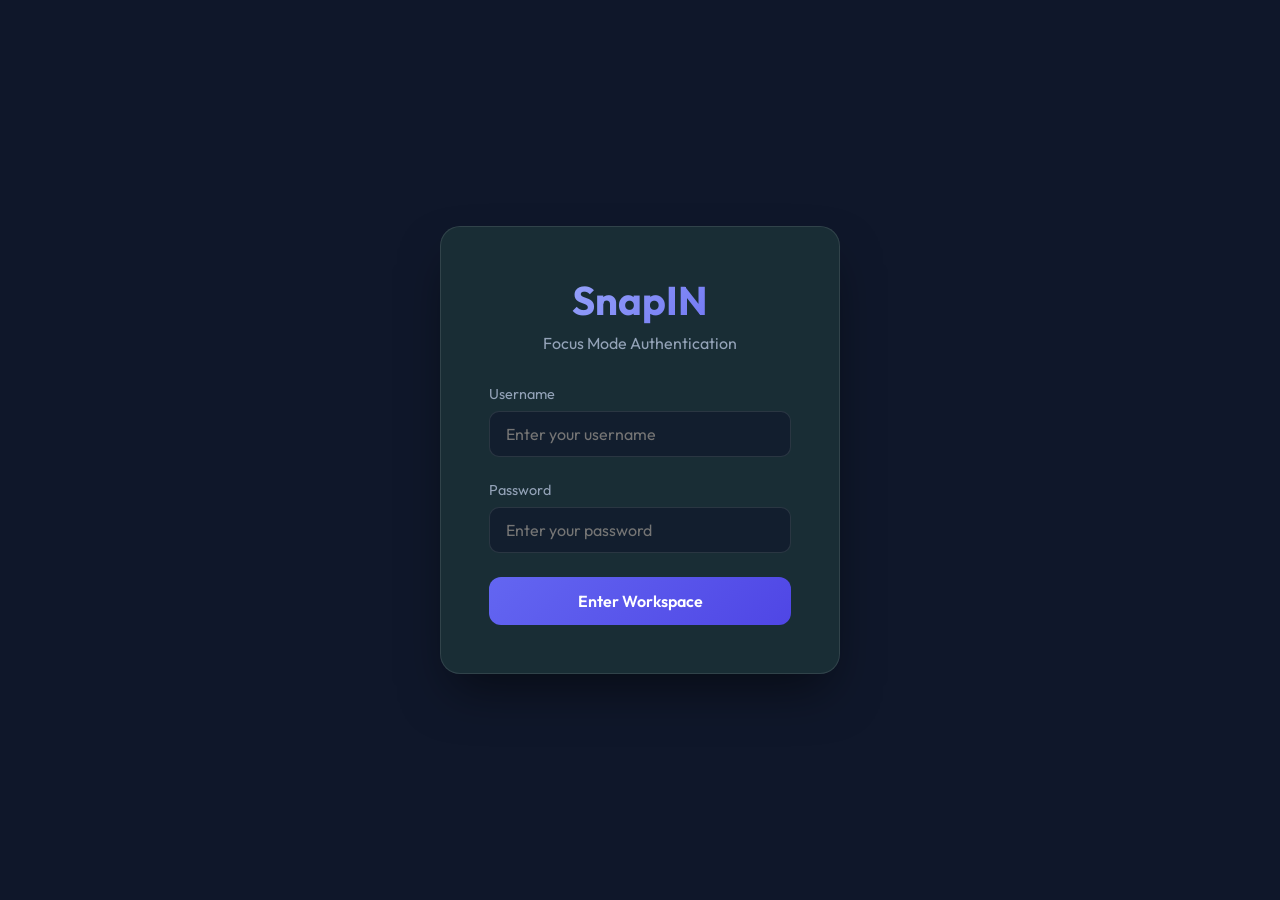
==== static/index.html @ 0171b37d "chore: save snapin project" ====
<!DOCTYPE html>
<html lang="en">

<head>
    <meta charset="UTF-8">
    <meta name="viewport" content="width=device-width, initial-scale=1.0">
    <title>SnapIN - Login</title>
    <link href="https://fonts.googleapis.com/css2?family=Outfit:wght@300;400;500;700&display=swap" rel="stylesheet">
    <link rel="stylesheet" href="style.css">
</head>

<body>

    <div id="login-screen" class="container">
        <div class="glass-card">
            <h1>SnapIN</h1>
            <p class="subtitle">Focus Mode Authentication</p>
            <form id="login-form">
                <div class="input-group">
                    <label>Username</label>
                    <input type="text" placeholder="Enter your username" required>
                </div>
                <div class="input-group">
                    <label>Password</label>
                    <input type="password" placeholder="Enter your password" required>
                </div>
                <button type="submit" class="btn-primary">Enter Workspace</button>
            </form>
        </div>
    </div>

    <script src="login.js"></script>
</body>

</html>
---- static/style.css ----
:root {
    --primary: #6366f1;
    --primary-hover: #4f46e5;
    --bg-dark: #0f172a;
    --surface: #1e293b;
    --text-main: #f8fafc;
    --text-muted: #94a3b8;
    --danger: #ef4444;
    --success: #22c55e;
}

* {
    margin: 0;
    padding: 0;
    box-sizing: border-box;
    font-family: 'Outfit', sans-serif;
}

body {
    background-color: var(--bg-dark);
    color: var(--text-main);
    min-height: 100vh;
    display: flex;
    justify-content: center;
    align-items: center;
    overflow: hidden;
}

.container {
    width: 100%;
    max-width: 1200px;
    padding: 2rem;
    position: relative;
}

/* --- Login Screen --- */
#login-screen {
    display: flex;
    flex-direction: column;
    align-items: center;
    justify-content: center;
    animation: fadeIn 0.5s ease-out;
}

.glass-card {
    background: rgba(30, 56, 59, 0.7);
    backdrop-filter: blur(12px);
    border: 1px solid rgba(255, 255, 255, 0.1);
    padding: 3rem;
    border-radius: 20px;
    box-shadow: 0 25px 50px -12px rgba(0, 0, 0, 0.5);
    width: 100%;
    max-width: 400px;
    text-align: center;
}

h1 {
    font-size: 2.5rem;
    font-weight: 700;
    margin-bottom: 0.5rem;
    background: linear-gradient(135deg, #a5b4fc 0%, #6366f1 100%);
    -webkit-background-clip: text;
    -webkit-text-fill-color: transparent;
}

.subtitle {
    color: var(--text-muted);
    margin-bottom: 2rem;
}

.input-group {
    margin-bottom: 1.5rem;
    text-align: left;
}

label {
    display: block;
    margin-bottom: 0.5rem;
    font-size: 0.9rem;
    color: var(--text-muted);
}

input {
    width: 100%;
    padding: 12px 16px;
    background: rgba(15, 23, 42, 0.6);
    border: 1px solid rgba(255, 255, 255, 0.1);
    border-radius: 10px;
    color: white;
    font-size: 1rem;
    transition: all 0.3s ease;
}

input:focus {
    outline: none;
    border-color: var(--primary);
    box-shadow: 0 0 0 2px rgba(99, 102, 241, 0.2);
}

button.btn-primary {
    width: 100%;
    padding: 14px;
    background: linear-gradient(135deg, var(--primary) 0%, var(--primary-hover) 100%);
    border: none;
    border-radius: 12px;
    color: white;
    font-weight: 600;
    font-size: 1rem;
    cursor: pointer;
    transition: transform 0.2s, box-shadow 0.2s;
}

button.btn-primary:hover {
    transform: translateY(-2px);
    box-shadow: 0 10px 20px -5px rgba(99, 102, 241, 0.4);
}

/* --- Dashboard Screen --- */
#dashboard-screen {
    display: flex;
    /* Visible by default for the separate dashboard page */
    width: 100%;
    height: 100vh;
    flex-direction: column;
    padding: 2rem;
}

header {
    display: flex;
    justify-content: space-between;
    align-items: center;
    margin-bottom: 2rem;
}

.status-badge {
    padding: 6px 12px;
    border-radius: 20px;
    font-size: 0.85rem;
    font-weight: 500;
    background: rgba(255, 255, 255, 0.1);
    display: flex;
    align-items: center;
    gap: 8px;
}

.status-dot {
    width: 8px;
    height: 8px;
    border-radius: 50%;
    background-color: var(--danger);
    box-shadow: 0 0 10px var(--danger);
}

.status-dot.active {
    background-color: var(--success);
    box-shadow: 0 0 10px var(--success);
}

.main-content {
    flex: 1;
    display: flex;
    flex-direction: column;
    align-items: center;
    justify-content: center;
    position: relative;
}

.video-container {
    width: 80%;
    max-width: 900px;
    aspect-ratio: 16/9;
    background: #000;
    border-radius: 24px;
    overflow: hidden;
    position: relative;
    box-shadow: 0 20px 50px -10px rgba(0, 0, 0, 0.5);
    border: 1px solid rgba(255, 255, 255, 0.1);
}

video {
    width: 100%;
    height: 100%;
    object-fit: cover;
    transform: scaleX(-1);
    /* Mirror effect */
}

.overlay-message {
    position: absolute;
    top: 50%;
    left: 50%;
    transform: translate(-50%, -50%);
    background: rgba(239, 68, 68, 0.9);
    padding: 2rem 4rem;
    border-radius: 20px;
    text-align: center;
    backdrop-filter: blur(8px);
    border: 2px solid rgba(255, 255, 255, 0.2);
    opacity: 0;
    pointer-events: none;
    transition: opacity 0.3s cubic-bezier(0.4, 0, 0.2, 1);
    z-index: 10;
}

.overlay-message.visible {
    opacity: 1;
    animation: pulse-alert 2s infinite;
}

@keyframes pulse-alert {
    0% {
        transform: translate(-50%, -50%) scale(1);
    }

    50% {
        transform: translate(-50%, -50%) scale(1.05);
    }

    100% {
        transform: translate(-50%, -50%) scale(1);
    }
}

.overlay-message h2 {
    font-size: 3rem;
    margin-bottom: 0.5rem;
    text-transform: uppercase;
    letter-spacing: 2px;
}

.controls {
    margin-top: 2rem;
    display: flex;
    gap: 1rem;
}

.btn-toggle {
    padding: 16px 32px;
    border-radius: 50px;
    border: none;
    font-size: 1.1rem;
    font-weight: 600;
    cursor: pointer;
    background: var(--surface);
    color: white;
    transition: all 0.3s ease;
    display: flex;
    align-items: center;
    gap: 10px;
}

.btn-toggle:hover {
    background: rgba(255, 255, 255, 0.1);
}

.btn-toggle.active {
    background: var(--success);
    color: #000;
}

@keyframes fadeIn {
    from {
        opacity: 0;
        transform: translateY(20px);
    }

    to {
        opacity: 1;
        transform: translateY(0);
    }
}
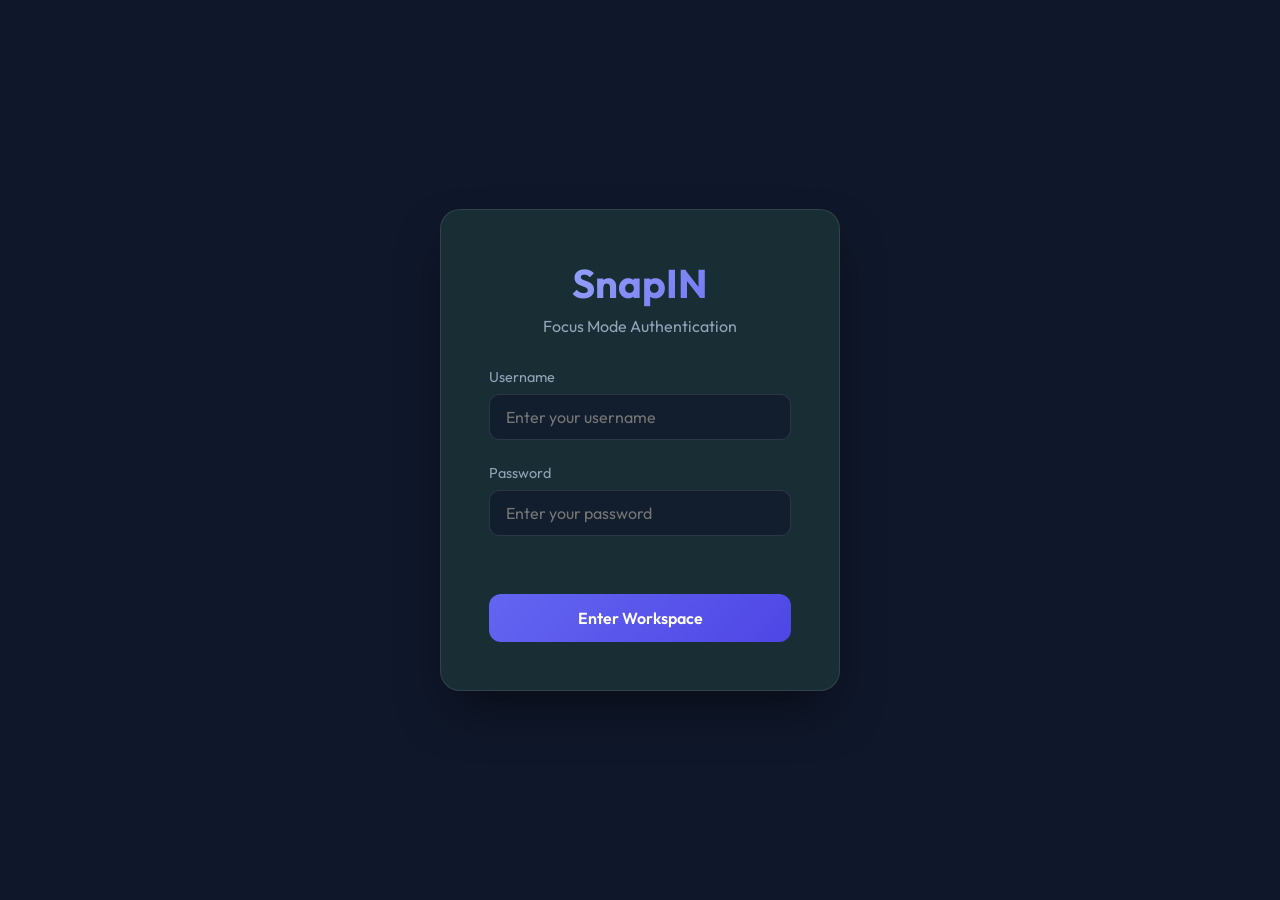
==== commit e8ec52b6: "feat: make SnapIN runnable, add authentication and detection tuning The project could not run as com" ====
--- a/static/index.html
+++ b/static/index.html
@@ -24,6 +24,7 @@
                     <label>Password</label>
                     <input type="password" placeholder="Enter your password" required>
                 </div>
+                <p id="login-error" class="login-error" role="alert"></p>
                 <button type="submit" class="btn-primary">Enter Workspace</button>
             </form>
         </div>
--- a/static/style.css
+++ b/static/style.css
@@ -115,6 +115,20 @@
     box-shadow: 0 10px 20px -5px rgba(99, 102, 241, 0.4);
 }
 
+.login-error {
+    color: var(--danger);
+    font-size: 0.9rem;
+    margin-bottom: 1rem;
+    min-height: 1.2em;
+    text-align: left;
+}
+
+button.btn-primary:disabled {
+    opacity: 0.6;
+    cursor: not-allowed;
+    transform: none;
+}
+
 /* --- Dashboard Screen --- */
 #dashboard-screen {
     display: flex;
@@ -130,6 +144,38 @@
     justify-content: space-between;
     align-items: center;
     margin-bottom: 2rem;
+}
+
+.header-right {
+    display: flex;
+    align-items: center;
+    gap: 12px;
+}
+
+.user-label {
+    font-size: 0.85rem;
+    color: var(--text-muted);
+}
+
+.user-label:empty {
+    display: none;
+}
+
+.btn-logout {
+    padding: 6px 14px;
+    border-radius: 20px;
+    border: 1px solid rgba(255, 255, 255, 0.15);
+    background: transparent;
+    color: var(--text-muted);
+    font-size: 0.85rem;
+    font-weight: 500;
+    cursor: pointer;
+    transition: all 0.3s ease;
+}
+
+.btn-logout:hover {
+    color: white;
+    border-color: rgba(255, 255, 255, 0.35);
 }
 
 .status-badge {
@@ -221,6 +267,20 @@
     }
 }
 
+/* The overlay must sit above the video and never intercept pointer events,
+   otherwise it swallows clicks meant for the controls underneath. */
+.overlay-message {
+    pointer-events: none;
+}
+
+.alert-detail {
+    margin-top: 0.75rem;
+    font-size: 0.85rem;
+    font-weight: 500;
+    opacity: 0.85;
+    font-variant-numeric: tabular-nums;
+}
+
 .overlay-message h2 {
     font-size: 3rem;
     margin-bottom: 0.5rem;
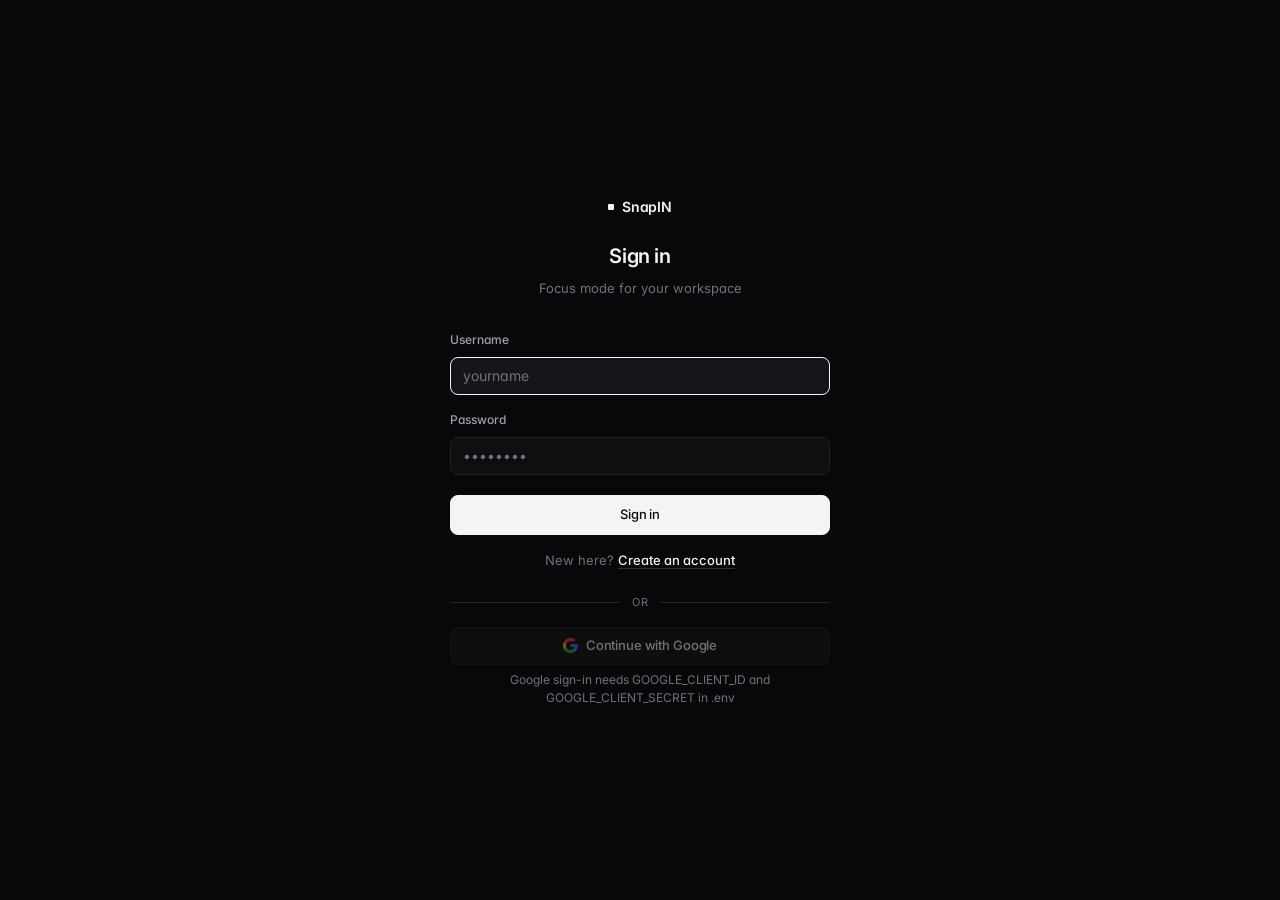
==== commit df803752: "feat: PostgreSQL persistence, statistics, web accounts, Google sign-in Persistence - Add PostgreSQL " ====
--- a/static/index.html
+++ b/static/index.html
@@ -1,36 +1,104 @@
-<!DOCTYPE html>
-<html lang="en">
-
-<head>
-    <meta charset="UTF-8">
-    <meta name="viewport" content="width=device-width, initial-scale=1.0">
-    <title>SnapIN - Login</title>
-    <link href="https://fonts.googleapis.com/css2?family=Outfit:wght@300;400;500;700&display=swap" rel="stylesheet">
-    <link rel="stylesheet" href="style.css">
-</head>
-
-<body>
-
-    <div id="login-screen" class="container">
-        <div class="glass-card">
-            <h1>SnapIN</h1>
-            <p class="subtitle">Focus Mode Authentication</p>
-            <form id="login-form">
-                <div class="input-group">
-                    <label>Username</label>
-                    <input type="text" placeholder="Enter your username" required>
-                </div>
-                <div class="input-group">
-                    <label>Password</label>
-                    <input type="password" placeholder="Enter your password" required>
-                </div>
-                <p id="login-error" class="login-error" role="alert"></p>
-                <button type="submit" class="btn-primary">Enter Workspace</button>
-            </form>
-        </div>
-    </div>
-
-    <script src="login.js"></script>
-</body>
-
+<!DOCTYPE html>
+<html lang="en">
+
+<head>
+    <meta charset="UTF-8">
+    <meta name="viewport" content="width=device-width, initial-scale=1.0">
+    <meta name="color-scheme" content="dark">
+    <meta name="robots" content="noindex">
+    <title>Sign in &middot; SnapIN</title>
+    <link rel="preconnect" href="https://fonts.googleapis.com">
+    <link rel="preconnect" href="https://fonts.gstatic.com" crossorigin>
+    <link href="https://fonts.googleapis.com/css2?family=Inter:wght@400;500;600&display=swap" rel="stylesheet">
+    <link rel="stylesheet" href="style.css">
+</head>
+
+<body>
+    <main class="auth">
+        <div class="auth-inner">
+            <header class="auth-header">
+                <span class="wordmark">
+                    <span class="wordmark-dot" aria-hidden="true"></span>
+                    SnapIN
+                </span>
+                <h1 class="auth-title" id="auth-title">Sign in</h1>
+                <p class="auth-subtitle" id="auth-sub">Focus mode for your workspace</p>
+            </header>
+
+            <div id="login-error" class="alert-banner" role="alert" aria-live="assertive">
+                <svg width="15" height="15" viewBox="0 0 16 16" fill="none" aria-hidden="true">
+                    <circle cx="8" cy="8" r="7" stroke="currentColor" stroke-width="1.5" />
+                    <path d="M8 4.5v4.5M8 11.2v.3" stroke="currentColor" stroke-width="1.5"
+                        stroke-linecap="round" />
+                </svg>
+                <span id="login-error-text"></span>
+            </div>
+
+            <form id="login-form" class="auth-form" novalidate>
+                <div class="field">
+                    <label class="field-label" for="username">Username</label>
+                    <input class="input" id="username" name="username" type="text"
+                        autocomplete="username" autocapitalize="none" spellcheck="false"
+                        placeholder="yourname" required>
+                </div>
+
+                <!-- Only shown when creating an account. -->
+                <div class="field" id="email-field" hidden>
+                    <label class="field-label" for="email">
+                        Email <span class="field-optional">optional</span>
+                    </label>
+                    <input class="input" id="email" name="email" type="email"
+                        autocomplete="email" autocapitalize="none" spellcheck="false"
+                        placeholder="you@example.com">
+                    <p class="field-hint">
+                        Lets you sign in with Google later. Without it, Google
+                        creates a separate account.
+                    </p>
+                </div>
+
+                <div class="field">
+                    <label class="field-label" for="password">Password</label>
+                    <input class="input" id="password" name="password" type="password"
+                        autocomplete="current-password" placeholder="••••••••" required>
+                    <p class="field-hint field-hint-warn" id="password-hint" hidden></p>
+                </div>
+
+                <!-- Only shown when creating an account. -->
+                <div class="field" id="confirm-field" hidden>
+                    <label class="field-label" for="confirm">Confirm password</label>
+                    <input class="input" id="confirm" name="confirm" type="password"
+                        autocomplete="new-password" placeholder="••••••••">
+                </div>
+
+                <button type="submit" class="btn btn-primary" id="submit-btn">Sign in</button>
+            </form>
+
+            <p class="auth-switch">
+                <span id="switch-prompt">New here?</span>
+                <button type="button" class="link-button" id="switch-mode">Create an account</button>
+            </p>
+
+            <div class="auth-alt">
+                <div class="divider">or</div>
+                <button type="button" class="btn btn-secondary" id="google-btn">
+                    <svg class="google-mark" viewBox="0 0 18 18" aria-hidden="true">
+                        <path fill="#4285F4"
+                            d="M17.64 9.2c0-.64-.06-1.25-.16-1.84H9v3.48h4.84a4.14 4.14 0 0 1-1.8 2.72v2.26h2.92c1.71-1.57 2.68-3.89 2.68-6.62z" />
+                        <path fill="#34A853"
+                            d="M9 18c2.43 0 4.47-.8 5.96-2.18l-2.92-2.26c-.81.54-1.84.86-3.04.86-2.34 0-4.32-1.58-5.03-3.7H.96v2.33A9 9 0 0 0 9 18z" />
+                        <path fill="#FBBC05"
+                            d="M3.97 10.72a5.4 5.4 0 0 1 0-3.44V4.95H.96a9 9 0 0 0 0 8.1l3.01-2.33z" />
+                        <path fill="#EA4335"
+                            d="M9 3.58c1.32 0 2.5.45 3.44 1.35l2.58-2.58C13.46.9 11.43 0 9 0A9 9 0 0 0 .96 4.95l3.01 2.33C4.68 5.16 6.66 3.58 9 3.58z" />
+                    </svg>
+                    Continue with Google
+                </button>
+                <p id="google-hint" class="auth-footer-note" hidden></p>
+            </div>
+        </div>
+    </main>
+
+    <script src="login.js"></script>
+</body>
+
 </html>
--- a/static/style.css
+++ b/static/style.css
@@ -1,331 +1,780 @@
-:root {
-    --primary: #6366f1;
-    --primary-hover: #4f46e5;
-    --bg-dark: #0f172a;
-    --surface: #1e293b;
-    --text-main: #f8fafc;
-    --text-muted: #94a3b8;
-    --danger: #ef4444;
-    --success: #22c55e;
-}
-
-* {
-    margin: 0;
-    padding: 0;
-    box-sizing: border-box;
-    font-family: 'Outfit', sans-serif;
-}
-
-body {
-    background-color: var(--bg-dark);
-    color: var(--text-main);
-    min-height: 100vh;
-    display: flex;
-    justify-content: center;
-    align-items: center;
-    overflow: hidden;
-}
-
-.container {
-    width: 100%;
-    max-width: 1200px;
-    padding: 2rem;
-    position: relative;
-}
-
-/* --- Login Screen --- */
-#login-screen {
-    display: flex;
-    flex-direction: column;
-    align-items: center;
-    justify-content: center;
-    animation: fadeIn 0.5s ease-out;
-}
-
-.glass-card {
-    background: rgba(30, 56, 59, 0.7);
-    backdrop-filter: blur(12px);
-    border: 1px solid rgba(255, 255, 255, 0.1);
-    padding: 3rem;
-    border-radius: 20px;
-    box-shadow: 0 25px 50px -12px rgba(0, 0, 0, 0.5);
-    width: 100%;
-    max-width: 400px;
-    text-align: center;
-}
-
-h1 {
-    font-size: 2.5rem;
-    font-weight: 700;
-    margin-bottom: 0.5rem;
-    background: linear-gradient(135deg, #a5b4fc 0%, #6366f1 100%);
-    -webkit-background-clip: text;
-    -webkit-text-fill-color: transparent;
-}
-
-.subtitle {
-    color: var(--text-muted);
-    margin-bottom: 2rem;
-}
-
-.input-group {
-    margin-bottom: 1.5rem;
-    text-align: left;
-}
-
-label {
-    display: block;
-    margin-bottom: 0.5rem;
-    font-size: 0.9rem;
-    color: var(--text-muted);
-}
-
-input {
-    width: 100%;
-    padding: 12px 16px;
-    background: rgba(15, 23, 42, 0.6);
-    border: 1px solid rgba(255, 255, 255, 0.1);
-    border-radius: 10px;
-    color: white;
-    font-size: 1rem;
-    transition: all 0.3s ease;
-}
-
-input:focus {
-    outline: none;
-    border-color: var(--primary);
-    box-shadow: 0 0 0 2px rgba(99, 102, 241, 0.2);
-}
-
-button.btn-primary {
-    width: 100%;
-    padding: 14px;
-    background: linear-gradient(135deg, var(--primary) 0%, var(--primary-hover) 100%);
-    border: none;
-    border-radius: 12px;
-    color: white;
-    font-weight: 600;
-    font-size: 1rem;
-    cursor: pointer;
-    transition: transform 0.2s, box-shadow 0.2s;
-}
-
-button.btn-primary:hover {
-    transform: translateY(-2px);
-    box-shadow: 0 10px 20px -5px rgba(99, 102, 241, 0.4);
-}
-
-.login-error {
-    color: var(--danger);
-    font-size: 0.9rem;
-    margin-bottom: 1rem;
-    min-height: 1.2em;
-    text-align: left;
-}
-
-button.btn-primary:disabled {
-    opacity: 0.6;
-    cursor: not-allowed;
-    transform: none;
-}
-
-/* --- Dashboard Screen --- */
-#dashboard-screen {
-    display: flex;
-    /* Visible by default for the separate dashboard page */
-    width: 100%;
-    height: 100vh;
-    flex-direction: column;
-    padding: 2rem;
-}
-
-header {
-    display: flex;
-    justify-content: space-between;
-    align-items: center;
-    margin-bottom: 2rem;
-}
-
-.header-right {
-    display: flex;
-    align-items: center;
-    gap: 12px;
-}
-
-.user-label {
-    font-size: 0.85rem;
-    color: var(--text-muted);
-}
-
-.user-label:empty {
-    display: none;
-}
-
-.btn-logout {
-    padding: 6px 14px;
-    border-radius: 20px;
-    border: 1px solid rgba(255, 255, 255, 0.15);
-    background: transparent;
-    color: var(--text-muted);
-    font-size: 0.85rem;
-    font-weight: 500;
-    cursor: pointer;
-    transition: all 0.3s ease;
-}
-
-.btn-logout:hover {
-    color: white;
-    border-color: rgba(255, 255, 255, 0.35);
-}
-
-.status-badge {
-    padding: 6px 12px;
-    border-radius: 20px;
-    font-size: 0.85rem;
-    font-weight: 500;
-    background: rgba(255, 255, 255, 0.1);
-    display: flex;
-    align-items: center;
-    gap: 8px;
-}
-
-.status-dot {
-    width: 8px;
-    height: 8px;
-    border-radius: 50%;
-    background-color: var(--danger);
-    box-shadow: 0 0 10px var(--danger);
-}
-
-.status-dot.active {
-    background-color: var(--success);
-    box-shadow: 0 0 10px var(--success);
-}
-
-.main-content {
-    flex: 1;
-    display: flex;
-    flex-direction: column;
-    align-items: center;
-    justify-content: center;
-    position: relative;
-}
-
-.video-container {
-    width: 80%;
-    max-width: 900px;
-    aspect-ratio: 16/9;
-    background: #000;
-    border-radius: 24px;
-    overflow: hidden;
-    position: relative;
-    box-shadow: 0 20px 50px -10px rgba(0, 0, 0, 0.5);
-    border: 1px solid rgba(255, 255, 255, 0.1);
-}
-
-video {
-    width: 100%;
-    height: 100%;
-    object-fit: cover;
-    transform: scaleX(-1);
-    /* Mirror effect */
-}
-
-.overlay-message {
-    position: absolute;
-    top: 50%;
-    left: 50%;
-    transform: translate(-50%, -50%);
-    background: rgba(239, 68, 68, 0.9);
-    padding: 2rem 4rem;
-    border-radius: 20px;
-    text-align: center;
-    backdrop-filter: blur(8px);
-    border: 2px solid rgba(255, 255, 255, 0.2);
-    opacity: 0;
-    pointer-events: none;
-    transition: opacity 0.3s cubic-bezier(0.4, 0, 0.2, 1);
-    z-index: 10;
-}
-
-.overlay-message.visible {
-    opacity: 1;
-    animation: pulse-alert 2s infinite;
-}
-
-@keyframes pulse-alert {
-    0% {
-        transform: translate(-50%, -50%) scale(1);
-    }
-
-    50% {
-        transform: translate(-50%, -50%) scale(1.05);
-    }
-
-    100% {
-        transform: translate(-50%, -50%) scale(1);
-    }
-}
-
-/* The overlay must sit above the video and never intercept pointer events,
-   otherwise it swallows clicks meant for the controls underneath. */
-.overlay-message {
-    pointer-events: none;
-}
-
-.alert-detail {
-    margin-top: 0.75rem;
-    font-size: 0.85rem;
-    font-weight: 500;
-    opacity: 0.85;
-    font-variant-numeric: tabular-nums;
-}
-
-.overlay-message h2 {
-    font-size: 3rem;
-    margin-bottom: 0.5rem;
-    text-transform: uppercase;
-    letter-spacing: 2px;
-}
-
-.controls {
-    margin-top: 2rem;
-    display: flex;
-    gap: 1rem;
-}
-
-.btn-toggle {
-    padding: 16px 32px;
-    border-radius: 50px;
-    border: none;
-    font-size: 1.1rem;
-    font-weight: 600;
-    cursor: pointer;
-    background: var(--surface);
-    color: white;
-    transition: all 0.3s ease;
-    display: flex;
-    align-items: center;
-    gap: 10px;
-}
-
-.btn-toggle:hover {
-    background: rgba(255, 255, 255, 0.1);
-}
-
-.btn-toggle.active {
-    background: var(--success);
-    color: #000;
-}
-
-@keyframes fadeIn {
-    from {
-        opacity: 0;
-        transform: translateY(20px);
-    }
-
-    to {
-        opacity: 1;
-        transform: translateY(0);
-    }
+/* SnapIN design system
+   -------------------
+   One dark theme, one accent (near-white), hairline borders, a 4px spacing
+   scale, and no decorative effects. Everything that could read as a default
+   or a template is deliberately absent: no gradients, no glows, no emoji,
+   no oversized rounded pills.
+
+   Contents
+     1. Tokens
+     2. Reset
+     3. Primitives (button, input, divider, badge)
+     4. Auth
+     5. App shell
+     6. Dashboard
+     7. Motion + responsive
+*/
+
+/* 1. Tokens ------------------------------------------------------------- */
+
+:root {
+    /* Surfaces, darkest to lightest. */
+    --bg: #08080a;
+    --surface: #0f0f12;
+    --surface-raised: #16161a;
+    --surface-hover: #1c1c21;
+
+    /* Hairlines. */
+    --border: #232328;
+    --border-strong: #2f2f36;
+
+    /* Text. */
+    --text: #f4f4f5;
+    --text-secondary: #a1a1aa;
+    --text-tertiary: #71717a;
+
+    /* Accent is near-white on purpose: a single bright element reads as
+       intentional, where a coloured accent on black reads as decoration. */
+    --accent: #f4f4f5;
+    --accent-hover: #ffffff;
+    --accent-fg: #08080a;
+
+    /* Status. Muted so they do not fight the accent for attention. */
+    --danger: #e5484d;
+    --danger-surface: #1c1113;
+    --success: #3fb98a;
+
+    /* Spacing scale. */
+    --sp-1: 4px;
+    --sp-2: 8px;
+    --sp-3: 12px;
+    --sp-4: 16px;
+    --sp-5: 24px;
+    --sp-6: 32px;
+    --sp-7: 48px;
+
+    /* Radii. Small values keep it from looking like a consumer app. */
+    --radius-sm: 6px;
+    --radius: 8px;
+    --radius-lg: 12px;
+
+    --font: 'Inter', -apple-system, BlinkMacSystemFont, 'Segoe UI', Roboto,
+        'Helvetica Neue', Arial, sans-serif;
+    --font-mono: ui-monospace, SFMono-Regular, 'SF Mono', Menlo, monospace;
+
+    --shadow: 0 1px 2px rgb(0 0 0 / 0.4);
+    --transition: 120ms cubic-bezier(0.2, 0, 0.2, 1);
+}
+
+/* 2. Reset -------------------------------------------------------------- */
+
+*,
+*::before,
+*::after {
+    box-sizing: border-box;
+    margin: 0;
+    padding: 0;
+}
+
+html {
+    -webkit-text-size-adjust: 100%;
+}
+
+/* The browser's default `[hidden] { display: none }` lives in the user-agent
+   stylesheet, so any author `display` rule silently beats it. That made the
+   `hidden` attribute a no-op on every element with a display rule -- which is
+   why "Confirm password" appeared on the sign-in form. One line restores it
+   everywhere, and it is the only `!important` in this file apart from the
+   reduced-motion block below. */
+[hidden] {
+    display: none !important;
+}
+
+body {
+    min-height: 100vh;
+    background: var(--bg);
+    color: var(--text);
+    font-family: var(--font);
+    font-size: 14px;
+    line-height: 1.5;
+    -webkit-font-smoothing: antialiased;
+    -moz-osx-font-smoothing: grayscale;
+    font-feature-settings: 'cv02', 'cv03', 'cv04', 'cv11';
+}
+
+button,
+input {
+    font: inherit;
+    color: inherit;
+}
+
+a {
+    color: var(--text);
+    text-decoration: none;
+}
+
+::selection {
+    background: var(--accent);
+    color: var(--accent-fg);
+}
+
+:focus-visible {
+    outline: 2px solid var(--accent);
+    outline-offset: 2px;
+    border-radius: var(--radius-sm);
+}
+
+/* 3. Primitives --------------------------------------------------------- */
+
+.btn {
+    display: inline-flex;
+    align-items: center;
+    justify-content: center;
+    gap: var(--sp-2);
+    height: 38px;
+    padding: 0 var(--sp-4);
+    border: 1px solid transparent;
+    border-radius: var(--radius);
+    background: transparent;
+    font-size: 13px;
+    font-weight: 500;
+    letter-spacing: -0.01em;
+    cursor: pointer;
+    white-space: nowrap;
+    transition: background var(--transition), border-color var(--transition),
+        color var(--transition), opacity var(--transition);
+}
+
+.btn:disabled {
+    opacity: 0.45;
+    cursor: not-allowed;
+}
+
+/* Primary: inverted, the single brightest element on the page. */
+.btn-primary {
+    background: var(--accent);
+    color: var(--accent-fg);
+    border-color: var(--accent);
+}
+
+.btn-primary:hover:not(:disabled) {
+    background: var(--accent-hover);
+    border-color: var(--accent-hover);
+}
+
+/* Secondary: outlined, sits quietly beneath the primary. */
+.btn-secondary {
+    background: var(--surface-raised);
+    border-color: var(--border);
+    color: var(--text);
+}
+
+.btn-secondary:hover:not(:disabled) {
+    background: var(--surface-hover);
+    border-color: var(--border-strong);
+}
+
+.btn-ghost {
+    color: var(--text-secondary);
+}
+
+.btn-ghost:hover:not(:disabled) {
+    color: var(--text);
+    background: var(--surface-raised);
+}
+
+.btn-compact {
+    height: 26px;
+    padding: 0 10px;
+    font-size: 12px;
+}
+
+.field {
+    display: flex;
+    flex-direction: column;
+    gap: var(--sp-2);
+}
+
+.field-label {
+    font-size: 12px;
+    font-weight: 500;
+    color: var(--text-secondary);
+}
+
+.input {
+    width: 100%;
+    height: 38px;
+    padding: 0 var(--sp-3);
+    background: var(--surface);
+    border: 1px solid var(--border);
+    border-radius: var(--radius);
+    color: var(--text);
+    font-size: 14px;
+    transition: border-color var(--transition), background var(--transition);
+}
+
+.input::placeholder {
+    color: var(--text-tertiary);
+}
+
+.input:hover:not(:focus) {
+    border-color: var(--border-strong);
+}
+
+.input:focus {
+    outline: none;
+    border-color: var(--accent);
+    background: var(--surface-raised);
+}
+
+.input[aria-invalid='true'] {
+    border-color: var(--danger);
+}
+
+.divider {
+    display: flex;
+    align-items: center;
+    gap: var(--sp-3);
+    color: var(--text-tertiary);
+    font-size: 11px;
+    text-transform: uppercase;
+    letter-spacing: 0.08em;
+}
+
+.divider::before,
+.divider::after {
+    content: '';
+    flex: 1;
+    height: 1px;
+    background: var(--border);
+}
+
+.alert-banner {
+    display: none;
+    gap: var(--sp-2);
+    padding: var(--sp-3);
+    background: var(--danger-surface);
+    border: 1px solid var(--danger);
+    border-radius: var(--radius);
+    color: #ffc9cb;
+    font-size: 13px;
+    line-height: 1.45;
+}
+
+.alert-banner.visible {
+    display: flex;
+}
+
+.alert-banner svg {
+    flex-shrink: 0;
+    margin-top: 1px;
+}
+
+.sr-only {
+    position: absolute;
+    width: 1px;
+    height: 1px;
+    padding: 0;
+    overflow: hidden;
+    clip: rect(0, 0, 0, 0);
+    white-space: nowrap;
+    border: 0;
+}
+
+.wordmark {
+    display: inline-flex;
+    align-items: center;
+    gap: var(--sp-2);
+    font-size: 14px;
+    font-weight: 600;
+    letter-spacing: -0.02em;
+}
+
+.wordmark-dot {
+    width: 6px;
+    height: 6px;
+    background: var(--accent);
+    border-radius: 1px;
+}
+
+/* 4. Auth --------------------------------------------------------------- */
+
+.auth {
+    display: flex;
+    align-items: center;
+    justify-content: center;
+    min-height: 100vh;
+    padding: var(--sp-6);
+}
+
+.auth-inner {
+    width: 100%;
+    max-width: 380px;
+}
+
+.auth-header {
+    margin-bottom: var(--sp-6);
+    text-align: center;
+}
+
+.auth-title {
+    margin: var(--sp-5) 0 var(--sp-2);
+    font-size: 20px;
+    font-weight: 600;
+    letter-spacing: -0.02em;
+}
+
+.auth-subtitle {
+    color: var(--text-tertiary);
+    font-size: 13px;
+}
+
+.field-hint {
+    color: var(--text-tertiary);
+    font-size: 11.5px;
+    line-height: 1.45;
+}
+
+.field-hint-warn {
+    color: #d9a441;
+}
+
+.field-optional {
+    color: var(--text-tertiary);
+    font-weight: 400;
+}
+
+.auth-switch {
+    margin-top: var(--sp-4);
+    text-align: center;
+    font-size: 13px;
+    color: var(--text-tertiary);
+}
+
+/* An underlined text button, not a boxed one: it is a navigation affordance,
+   not an action with a side effect. */
+.link-button {
+    padding: 0;
+    border: none;
+    background: none;
+    color: var(--text);
+    font-size: 13px;
+    font-weight: 500;
+    text-decoration: underline;
+    text-underline-offset: 3px;
+    text-decoration-color: var(--border-strong);
+    cursor: pointer;
+    transition: text-decoration-color var(--transition);
+}
+
+.link-button:hover {
+    text-decoration-color: var(--text);
+}
+
+.link-button:focus-visible {
+    outline: 2px solid var(--accent);
+    outline-offset: 3px;
+}
+
+.btn-block {
+    width: 100%;
+    margin-top: var(--sp-3);
+}
+
+.link-card {
+    margin-bottom: var(--sp-5);
+    padding: var(--sp-4);
+    background: var(--surface);
+    border: 1px solid var(--border);
+    border-radius: var(--radius);
+}
+
+.link-line {
+    font-size: 13px;
+    line-height: 1.5;
+}
+
+.link-line strong {
+    font-weight: 600;
+}
+
+.link-note {
+    margin-top: var(--sp-2);
+    color: var(--text-tertiary);
+    font-size: 12px;
+    line-height: 1.5;
+}
+
+.auth-form {
+    display: flex;
+    flex-direction: column;
+    gap: var(--sp-4);
+}
+
+.auth-form .btn {
+    height: 40px;
+    margin-top: var(--sp-1);
+}
+
+.auth-alt {
+    display: flex;
+    flex-direction: column;
+    gap: var(--sp-4);
+    margin-top: var(--sp-5);
+}
+
+.auth-footer {
+    margin-top: var(--sp-6);
+    color: var(--text-tertiary);
+    font-size: 12px;
+    text-align: center;
+    line-height: 1.6;
+}
+
+.auth-footer code {
+    font-family: var(--font-mono);
+    font-size: 11px;
+    color: var(--text-secondary);
+}
+
+.auth-footer-note {
+    margin: calc(var(--sp-3) * -1 + 2px) 0 0;
+    color: var(--text-tertiary);
+    font-size: 12px;
+    line-height: 1.5;
+    text-align: center;
+}
+
+.google-mark {
+    flex-shrink: 0;
+    width: 15px;
+    height: 15px;
+}
+
+/* 5. App shell ---------------------------------------------------------- */
+
+.app {
+    display: flex;
+    flex-direction: column;
+    min-height: 100vh;
+}
+
+.app-header {
+    display: flex;
+    align-items: center;
+    justify-content: space-between;
+    gap: var(--sp-4);
+    height: 52px;
+    padding: 0 var(--sp-5);
+    border-bottom: 1px solid var(--border);
+    background: var(--surface);
+}
+
+.app-header-right {
+    display: flex;
+    align-items: center;
+    gap: var(--sp-3);
+}
+
+.status {
+    display: inline-flex;
+    align-items: center;
+    gap: var(--sp-2);
+    padding: 0 var(--sp-3);
+    height: 26px;
+    border: 1px solid var(--border);
+    border-radius: 13px;
+    background: var(--surface-raised);
+    color: var(--text-secondary);
+    font-size: 12px;
+    font-weight: 500;
+}
+
+.status-dot {
+    width: 6px;
+    height: 6px;
+    border-radius: 50%;
+    background: var(--text-tertiary);
+    transition: background var(--transition);
+}
+
+.status-dot.live {
+    background: var(--success);
+    box-shadow: 0 0 0 3px rgb(63 185 138 / 0.15);
+}
+
+.status-dot.error {
+    background: var(--danger);
+    box-shadow: 0 0 0 3px rgb(229 72 77 / 0.15);
+}
+
+.identity {
+    display: flex;
+    align-items: center;
+    gap: var(--sp-2);
+    font-size: 13px;
+    color: var(--text-secondary);
+}
+
+.identity-name {
+    font-weight: 500;
+    color: var(--text);
+}
+
+.avatar {
+    width: 24px;
+    height: 24px;
+    border-radius: 50%;
+    object-fit: cover;
+    border: 1px solid var(--border);
+    background: var(--surface-raised);
+}
+
+.avatar-fallback {
+    display: grid;
+    place-items: center;
+    font-size: 10px;
+    font-weight: 600;
+    color: var(--text-secondary);
+}
+
+/* 6. Dashboard ---------------------------------------------------------- */
+
+.app-main {
+    display: flex;
+    flex: 1;
+    flex-direction: column;
+    align-items: center;
+    justify-content: center;
+    gap: var(--sp-5);
+    padding: var(--sp-6) var(--sp-5);
+}
+
+.stage {
+    position: relative;
+    width: 100%;
+    max-width: 880px;
+    aspect-ratio: 16 / 9;
+    background: #000;
+    border: 1px solid var(--border);
+    border-radius: var(--radius-lg);
+    overflow: hidden;
+    box-shadow: var(--shadow);
+}
+
+.stage video {
+    width: 100%;
+    height: 100%;
+    object-fit: cover;
+    transform: scaleX(-1); /* mirror, so it feels like a mirror not a camera */
+    display: block;
+}
+
+.stage-empty {
+    position: absolute;
+    inset: 0;
+    display: flex;
+    flex-direction: column;
+    align-items: center;
+    justify-content: center;
+    gap: var(--sp-2);
+    color: var(--text-tertiary);
+    font-size: 13px;
+    text-align: center;
+    padding: var(--sp-5);
+}
+
+.stage-empty.hidden {
+    display: none;
+}
+
+/* Alert overlay. Deliberately plain: a tinted panel with a hard border,
+   not a translucent slab with a blur. */
+.alert-overlay {
+    position: absolute;
+    inset: auto var(--sp-5) var(--sp-5) var(--sp-5);
+    display: none;
+    align-items: center;
+    gap: var(--sp-3);
+    padding: var(--sp-4);
+    background: rgb(12 6 7 / 0.94);
+    border: 1px solid var(--danger);
+    border-radius: var(--radius);
+    pointer-events: none;
+}
+
+.alert-overlay.visible {
+    display: flex;
+    animation: alert-in 160ms ease-out;
+}
+
+.stage-empty-hint {
+    font-size: 12px;
+    color: var(--text-tertiary);
+    opacity: 0.8;
+}
+
+.alert-overlay-icon {
+    flex-shrink: 0;
+    color: var(--danger);
+}
+
+.alert-overlay-text {
+    display: flex;
+    flex-direction: column;
+    gap: 1px;
+    min-width: 0;
+}
+
+.alert-overlay-title {
+    font-size: 13px;
+    font-weight: 600;
+    color: #ff9ea0;
+    letter-spacing: -0.01em;
+}
+
+.alert-overlay-meta {
+    font-size: 12px;
+    color: var(--text-tertiary);
+    font-variant-numeric: tabular-nums;
+}
+
+.alert-badge {
+    margin-left: auto;
+    padding: 2px var(--sp-2);
+    border: 1px solid var(--border-strong);
+    border-radius: var(--radius-sm);
+    font-family: var(--font-mono);
+    font-size: 10px;
+    letter-spacing: 0.06em;
+    color: var(--text-tertiary);
+    text-transform: uppercase;
+}
+
+.controls {
+    display: flex;
+    gap: var(--sp-3);
+}
+
+/* Account bar -----------------------------------------------------------
+   Shows which sign-in methods the current account has, so a linked Google
+   identity is visible rather than a surprise at the next sign-in. */
+
+.account-bar {
+    display: flex;
+    align-items: center;
+    gap: var(--sp-4);
+    width: 100%;
+    max-width: 880px;
+    padding: var(--sp-3) var(--sp-4);
+    background: var(--surface);
+    border: 1px solid var(--border);
+    border-radius: var(--radius);
+}
+
+.account-meta {
+    display: flex;
+    flex-direction: column;
+    min-width: 0;
+}
+
+.account-username {
+    font-size: 13px;
+    font-weight: 500;
+    white-space: nowrap;
+    overflow: hidden;
+    text-overflow: ellipsis;
+}
+
+.account-email {
+    color: var(--text-tertiary);
+    font-size: 12px;
+    white-space: nowrap;
+    overflow: hidden;
+    text-overflow: ellipsis;
+}
+
+.account-methods {
+    margin-left: auto;
+    padding: 2px var(--sp-2);
+    border: 1px solid var(--border);
+    border-radius: var(--radius-sm);
+    color: var(--text-tertiary);
+    font-size: 11px;
+    white-space: nowrap;
+}
+
+.account-bar .btn {
+    flex-shrink: 0;
+}
+
+/* 7. Motion + responsive ------------------------------------------------ */
+
+@keyframes alert-in {
+    from {
+        opacity: 0;
+        transform: translateY(4px);
+    }
+    to {
+        opacity: 1;
+        transform: translateY(0);
+    }
+}
+
+@keyframes fade-in {
+    from {
+        opacity: 0;
+        transform: translateY(6px);
+    }
+    to {
+        opacity: 1;
+        transform: translateY(0);
+    }
+}
+
+.auth-inner,
+.app-main {
+    animation: fade-in 200ms ease-out;
+}
+
+@media (prefers-reduced-motion: reduce) {
+    *,
+    *::before,
+    *::after {
+        animation-duration: 0.01ms !important;
+        animation-iteration-count: 1 !important;
+        transition-duration: 0.01ms !important;
+    }
+}
+
+@media (max-width: 600px) {
+    .app-header {
+        padding: 0 var(--sp-4);
+    }
+
+    .identity-name {
+        display: none;
+    }
+
+    .app-main {
+        padding: var(--sp-5) var(--sp-4);
+    }
+
+    .account-bar {
+        flex-wrap: wrap;
+        gap: var(--sp-2);
+    }
+
+    .account-methods {
+        margin-left: 0;
+    }
+
+    .controls {
+        flex-direction: column;
+        width: 100%;
+    }
+
+    .controls .btn {
+        width: 100%;
+    }
 }
